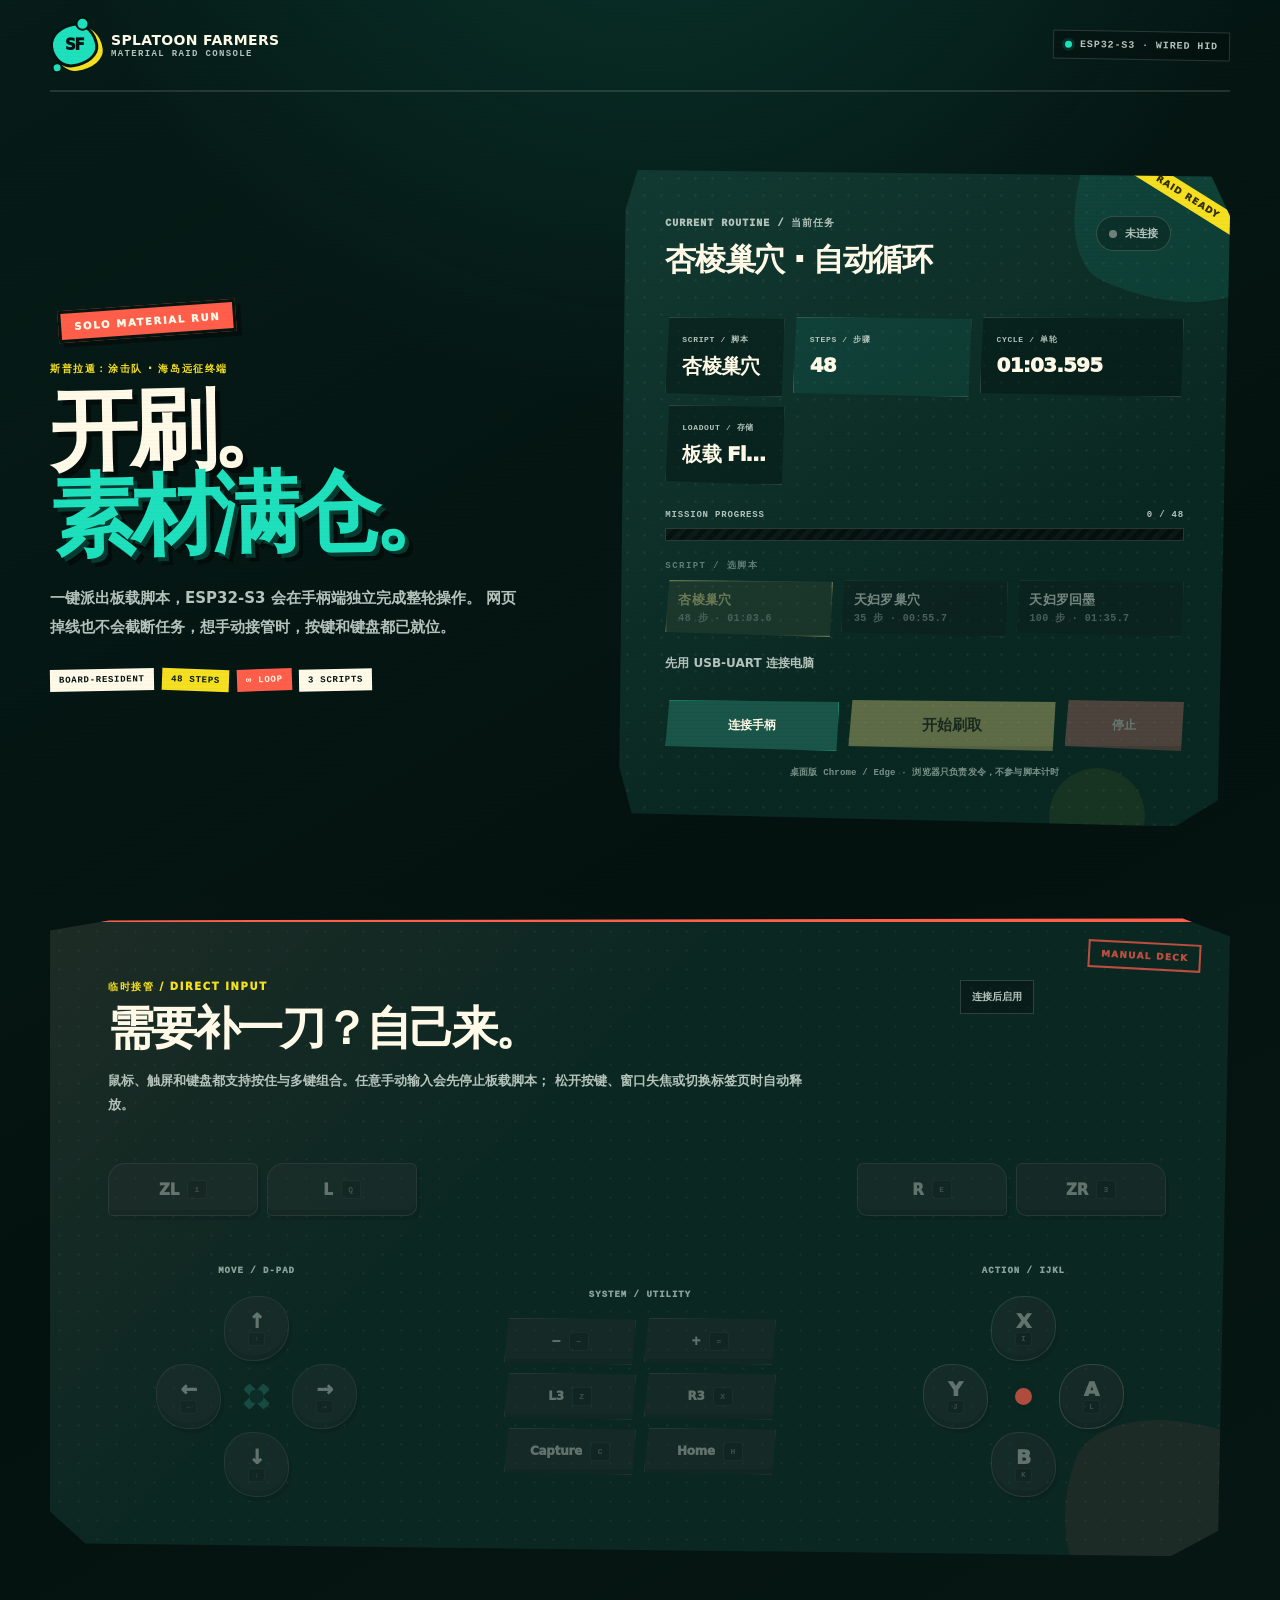
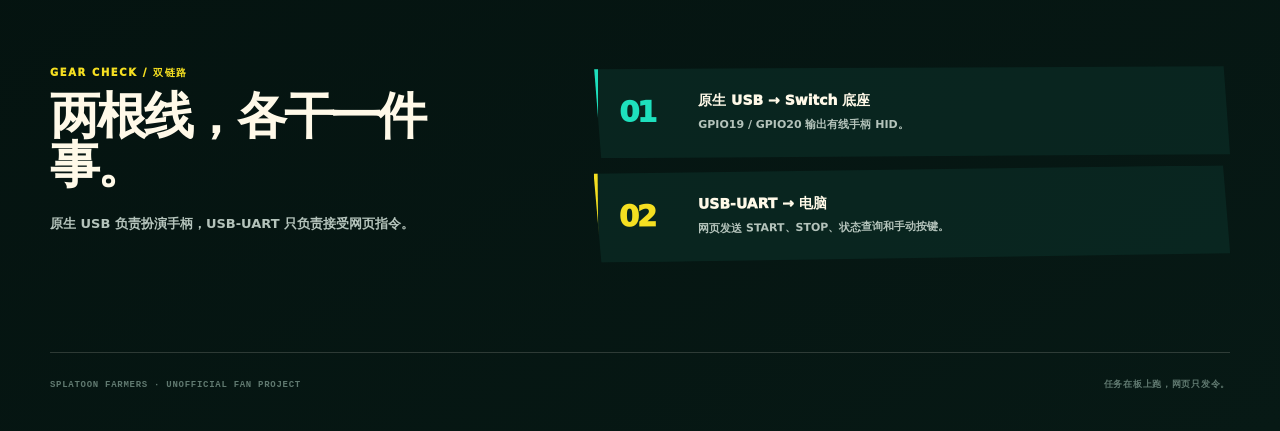
==== web/index.html @ 4248a208 "feat: support three embedded scripts and STREAM protocol - Firmware gains three macro engines (杏棱巢穴 " ====
<!doctype html>
<html lang="zh-CN">
  <head>
    <meta charset="UTF-8" />
    <meta name="viewport" content="width=device-width, initial-scale=1.0" />
    <meta name="theme-color" content="#071d19" />
    <meta
      name="description"
      content="Splatoon Raiders 单机素材刷取用 ESP32-S3 有线手柄控制台。"
    />
    <title>Splatoon Farmers · Material Raid Console</title>
    <link rel="stylesheet" href="./styles.css" />
  </head>
  <body>
    <div class="ambient-ink ambient-ink-teal" aria-hidden="true"></div>
    <div class="ambient-ink ambient-ink-yellow" aria-hidden="true"></div>

    <main class="page-shell">
      <header class="topbar">
        <a class="brand" href="./" aria-label="Splatoon Farmers 首页">
          <span class="brand-mark" aria-hidden="true">
            <span>SF</span>
          </span>
          <span class="brand-copy">
            <strong>Splatoon Farmers</strong>
            <small>Material Raid Console</small>
          </span>
        </a>
        <div class="hardware-label">
          <span class="live-pip" aria-hidden="true"></span>
          ESP32-S3 · WIRED HID
        </div>
      </header>

      <section class="hero" aria-labelledby="page-title">
        <div class="intro">
          <div class="hero-sticker">SOLO MATERIAL RUN</div>
          <p class="eyebrow">斯普拉遁：涂击队 · 海岛远征终端</p>
          <h1 id="page-title">
            开刷。
            <span>素材满仓。</span>
          </h1>
          <p class="lede">
            一键派出板载脚本，ESP32-S3 会在手柄端独立完成整轮操作。
            网页掉线也不会截断任务，想手动接管时，按键和键盘都已就位。
          </p>
          <div class="hero-tags" aria-label="功能摘要">
            <span>BOARD-RESIDENT</span>
            <span data-testid="hero-step-count">48 STEPS</span>
            <span>∞ LOOP</span>
            <span>3 SCRIPTS</span>
          </div>
        </div>

        <section class="control-card" aria-label="杏棱巢穴控制">
          <div class="card-tape" aria-hidden="true">RAID READY</div>
          <div class="card-head">
            <div>
              <p class="card-kicker">CURRENT ROUTINE / 当前任务</p>
              <h2>杏棱巢穴 · 自动循环</h2>
            </div>
            <div
              class="status-badge"
              data-testid="status-badge"
              data-state="disconnected"
            >
              <span class="status-dot" aria-hidden="true"></span>
              <span data-testid="status-text">未连接</span>
            </div>
          </div>

          <div class="macro-facts" aria-label="脚本信息">
            <div>
              <span>SCRIPT / 脚本</span>
              <strong data-testid="routine-text">杏棱巢穴</strong>
            </div>
            <div>
              <span>STEPS / 步骤</span>
              <strong data-testid="step-count-text">48</strong>
            </div>
            <div>
              <span>CYCLE / 单轮</span>
              <strong data-testid="duration-text">01:03.595</strong>
            </div>
            <div>
              <span>LOADOUT / 存储</span>
              <strong>板载 Flash</strong>
            </div>
          </div>

          <div class="progress-block">
            <div class="progress-label">
              <span>MISSION PROGRESS</span>
              <span data-testid="step-text">0 / 48</span>
            </div>
            <progress
              data-testid="macro-progress"
              max="48"
              value="0"
              aria-label="脚本执行进度"
            ></progress>
          </div>

          <div class="script-picker" role="group" aria-label="选择脚本">
            <p class="picker-label">SCRIPT / 选脚本</p>
            <div class="picker-row">
              <button
                class="picker-chip is-active"
                type="button"
                data-script="material-farm"
                data-testid="script-material"
                aria-pressed="true"
                disabled
              >
                <strong>杏棱巢穴</strong>
                <small>48 步 · 01:03.6</small>
              </button>
              <button
                class="picker-chip"
                type="button"
                data-script="apricot-den"
                data-testid="script-apricot"
                aria-pressed="false"
                disabled
              >
                <strong>天妇罗巢穴</strong>
                <small>35 步 · 00:55.7</small>
              </button>
              <button
                class="picker-chip"
                type="button"
                data-script="apricot-den-inkback"
                data-testid="script-inkback"
                aria-pressed="false"
                disabled
              >
                <strong>天妇罗回墨</strong>
                <small>100 步 · 01:35.7</small>
              </button>
            </div>
          </div>

          <p class="device-detail" data-testid="detail-text">
            先用 USB-UART 连接电脑
          </p>
          <p class="error-message" data-testid="error-text" hidden></p>

          <div class="controls">
            <button
              class="button button-secondary"
              type="button"
              data-testid="connect-button"
            >
              连接手柄
            </button>
            <button
              class="button button-primary"
              type="button"
              data-testid="start-button"
              disabled
            >
              开始刷取
            </button>
            <button
              class="button button-stop"
              type="button"
              data-testid="stop-button"
              disabled
            >
              停止
            </button>
          </div>

          <p class="browser-note" data-testid="browser-note">
            桌面版 Chrome / Edge · 浏览器只负责发令，不参与脚本计时
          </p>
        </section>
      </section>

      <section
        class="manual-panel"
        aria-labelledby="manual-title"
        data-testid="manual-panel"
      >
        <div class="panel-stamp" aria-hidden="true">MANUAL DECK</div>
        <div class="manual-head">
          <div>
            <p class="eyebrow">临时接管 / DIRECT INPUT</p>
            <h2 id="manual-title">需要补一刀？自己来。</h2>
            <p>
              鼠标、触屏和键盘都支持按住与多键组合。任意手动输入会先停止板载脚本；
              松开按键、窗口失焦或切换标签页时自动释放。
            </p>
          </div>
          <span
            class="manual-status"
            data-testid="manual-status"
            data-state="disconnected"
          >
            连接后启用
          </span>
        </div>

        <div class="shoulder-strip" role="group" aria-label="肩键">
          <div class="shoulder-pair">
            <button
              class="manual-button shoulder-button"
              type="button"
              data-control="ZL"
              data-testid="manual-zl"
              aria-label="ZL，键盘 1"
              aria-pressed="false"
              disabled
            >
              <span>ZL</span><kbd>1</kbd>
            </button>
            <button
              class="manual-button shoulder-button"
              type="button"
              data-control="L"
              data-testid="manual-l"
              aria-label="L，键盘 Q"
              aria-pressed="false"
              disabled
            >
              <span>L</span><kbd>Q</kbd>
            </button>
          </div>
          <div class="shoulder-pair">
            <button
              class="manual-button shoulder-button"
              type="button"
              data-control="R"
              data-testid="manual-r"
              aria-label="R，键盘 E"
              aria-pressed="false"
              disabled
            >
              <span>R</span><kbd>E</kbd>
            </button>
            <button
              class="manual-button shoulder-button"
              type="button"
              data-control="ZR"
              data-testid="manual-zr"
              aria-label="ZR，键盘 3"
              aria-pressed="false"
              disabled
            >
              <span>ZR</span><kbd>3</kbd>
            </button>
          </div>
        </div>

        <div class="manual-deck">
          <div class="input-cluster" role="group" aria-label="方向键">
            <p class="cluster-label">MOVE / D-PAD</p>
            <div class="control-diamond dpad-diamond">
              <button
                class="manual-button round-button position-up"
                type="button"
                data-control="DPAD_UP"
                data-testid="manual-dpad-up"
                aria-label="方向键上，键盘方向键上"
                aria-pressed="false"
                disabled
              >
                <span>↑</span><kbd>↑</kbd>
              </button>
              <button
                class="manual-button round-button position-left"
                type="button"
                data-control="DPAD_LEFT"
                data-testid="manual-dpad-left"
                aria-label="方向键左，键盘方向键左"
                aria-pressed="false"
                disabled
              >
                <span>←</span><kbd>←</kbd>
              </button>
              <span class="diamond-center" aria-hidden="true"></span>
              <button
                class="manual-button round-button position-right"
                type="button"
                data-control="DPAD_RIGHT"
                data-testid="manual-dpad-right"
                aria-label="方向键右，键盘方向键右"
                aria-pressed="false"
                disabled
              >
                <span>→</span><kbd>→</kbd>
              </button>
              <button
                class="manual-button round-button position-down"
                type="button"
                data-control="DPAD_DOWN"
                data-testid="manual-dpad-down"
                aria-label="方向键下，键盘方向键下"
                aria-pressed="false"
                disabled
              >
                <span>↓</span><kbd>↓</kbd>
              </button>
            </div>
          </div>

          <div
            class="input-cluster utility-cluster"
            role="group"
            aria-label="系统按键"
          >
            <p class="cluster-label">SYSTEM / UTILITY</p>
            <div class="utility-grid">
              <button
                class="manual-button utility-button"
                type="button"
                data-control="MINUS"
                data-testid="manual-minus"
                aria-label="减号，键盘减号"
                aria-pressed="false"
                disabled
              >
                <span>−</span><kbd>−</kbd>
              </button>
              <button
                class="manual-button utility-button"
                type="button"
                data-control="PLUS"
                data-testid="manual-plus"
                aria-label="加号，键盘等号"
                aria-pressed="false"
                disabled
              >
                <span>+</span><kbd>=</kbd>
              </button>
              <button
                class="manual-button utility-button"
                type="button"
                data-control="L_STICK_PRESS"
                data-testid="manual-l3"
                aria-label="左摇杆按下 L3，键盘 Z"
                aria-pressed="false"
                disabled
              >
                <span>L3</span><kbd>Z</kbd>
              </button>
              <button
                class="manual-button utility-button"
                type="button"
                data-control="R_STICK_PRESS"
                data-testid="manual-r3"
                aria-label="右摇杆按下 R3，键盘 X"
                aria-pressed="false"
                disabled
              >
                <span>R3</span><kbd>X</kbd>
              </button>
              <button
                class="manual-button utility-button"
                type="button"
                data-control="CAPTURE"
                data-testid="manual-capture"
                aria-label="截图，键盘 C"
                aria-pressed="false"
                disabled
              >
                <span>Capture</span><kbd>C</kbd>
              </button>
              <button
                class="manual-button utility-button"
                type="button"
                data-control="HOME"
                data-testid="manual-home"
                aria-label="Home，键盘 H"
                aria-pressed="false"
                disabled
              >
                <span>Home</span><kbd>H</kbd>
              </button>
            </div>
          </div>

          <div class="input-cluster" role="group" aria-label="ABXY 按键">
            <p class="cluster-label">ACTION / IJKL</p>
            <div class="control-diamond face-diamond">
              <button
                class="manual-button round-button face-button position-up"
                type="button"
                data-control="X"
                data-testid="manual-x"
                data-face="x"
                aria-label="X，键盘 I"
                aria-pressed="false"
                disabled
              >
                <span>X</span><kbd>I</kbd>
              </button>
              <button
                class="manual-button round-button face-button position-left"
                type="button"
                data-control="Y"
                data-testid="manual-y"
                data-face="y"
                aria-label="Y，键盘 J"
                aria-pressed="false"
                disabled
              >
                <span>Y</span><kbd>J</kbd>
              </button>
              <span
                class="diamond-center face-center"
                aria-hidden="true"
              ></span>
              <button
                class="manual-button round-button face-button position-right"
                type="button"
                data-control="A"
                data-testid="manual-a"
                data-face="a"
                aria-label="A，键盘 L"
                aria-pressed="false"
                disabled
              >
                <span>A</span><kbd>L</kbd>
              </button>
              <button
                class="manual-button round-button face-button position-down"
                type="button"
                data-control="B"
                data-testid="manual-b"
                data-face="b"
                aria-label="B，键盘 K"
                aria-pressed="false"
                disabled
              >
                <span>B</span><kbd>K</kbd>
              </button>
            </div>
          </div>
        </div>
      </section>

      <section class="wiring" aria-labelledby="wiring-title">
        <div class="wiring-copy">
          <p class="eyebrow">GEAR CHECK / 双链路</p>
          <h2 id="wiring-title">两根线，各干一件事。</h2>
          <p>原生 USB 负责扮演手柄，USB-UART 只负责接受网页指令。</p>
        </div>
        <ol class="wiring-list">
          <li>
            <span>01</span>
            <div>
              <strong>原生 USB → Switch 底座</strong>
              <p>GPIO19 / GPIO20 输出有线手柄 HID。</p>
            </div>
          </li>
          <li>
            <span>02</span>
            <div>
              <strong>USB-UART → 电脑</strong>
              <p>网页发送 START、STOP、状态查询和手动按键。</p>
            </div>
          </li>
        </ol>
      </section>

      <footer>
        <span>SPLATOON FARMERS · UNOFFICIAL FAN PROJECT</span>
        <span>任务在板上跑，网页只发令。</span>
      </footer>
    </main>

    <script type="module" src="./app.js"></script>
  </body>
</html>
---- web/styles.css ----
:root {
  color-scheme: dark;
  --paper: #fff9e8;
  --paper-muted: #b4c3bb;
  --night: #041512;
  --deep: #071d19;
  --panel: #0c2c26;
  --panel-light: #123a32;
  --line: rgba(255, 249, 232, 0.16);
  --teal: #1ee0bd;
  --teal-dark: #063b32;
  --yellow: #f5df21;
  --yellow-dark: #342f00;
  --coral: #ff5f4a;
  --coral-dark: #3a110b;
  --shadow: #020a08;
  font-family:
    "Arial Black", "Avenir Next", Avenir, Inter, ui-sans-serif, system-ui,
    -apple-system, BlinkMacSystemFont, "Segoe UI", "PingFang SC",
    "Microsoft YaHei", sans-serif;
}

* {
  box-sizing: border-box;
}

html {
  min-width: 320px;
  background: var(--night);
}

body {
  min-width: 320px;
  min-height: 100vh;
  margin: 0;
  overflow-x: hidden;
  color: var(--paper);
  background:
    radial-gradient(circle at 52% -10%, rgba(30, 224, 189, 0.14), transparent 38rem),
    linear-gradient(150deg, #061c18 0%, #04120f 48%, #071915 100%);
}

body::before {
  position: fixed;
  inset: 0;
  z-index: -3;
  pointer-events: none;
  content: "";
  background-image:
    radial-gradient(circle, rgba(255, 249, 232, 0.075) 1.2px, transparent 1.4px),
    linear-gradient(115deg, transparent 0 47%, rgba(30, 224, 189, 0.035) 48% 50%, transparent 51%);
  background-position: 0 0, 0 0;
  background-size: 15px 15px, 110px 110px;
  mask-image: linear-gradient(to bottom, black, transparent 82%);
}

body::after {
  position: fixed;
  inset: 0;
  z-index: 10;
  pointer-events: none;
  content: "";
  opacity: 0.12;
  background: repeating-linear-gradient(
    0deg,
    transparent 0 3px,
    rgba(0, 0, 0, 0.28) 4px
  );
}

button,
a {
  -webkit-tap-highlight-color: transparent;
}

button {
  font: inherit;
}

.ambient-ink {
  position: fixed;
  z-index: -2;
  width: 25rem;
  height: 25rem;
  pointer-events: none;
  filter: blur(1px);
  opacity: 0.16;
}

.ambient-ink::before,
.ambient-ink::after {
  position: absolute;
  content: "";
  background: inherit;
  border-radius: 50%;
}

.ambient-ink::before {
  width: 4.5rem;
  height: 4.5rem;
  top: 1rem;
  left: -3rem;
}

.ambient-ink::after {
  width: 2rem;
  height: 2rem;
  right: -2rem;
  bottom: 4rem;
}

.ambient-ink-teal {
  top: 8rem;
  right: -10rem;
  background: var(--teal);
  border-radius: 67% 33% 46% 54% / 36% 48% 52% 64%;
  transform: rotate(22deg);
}

.ambient-ink-yellow {
  bottom: 4rem;
  left: -13rem;
  width: 29rem;
  height: 29rem;
  background: var(--yellow);
  border-radius: 38% 62% 65% 35% / 52% 31% 69% 48%;
  transform: rotate(-18deg);
}

.page-shell {
  width: min(1180px, calc(100% - 40px));
  margin: 0 auto;
  padding-bottom: 36px;
}

.topbar {
  display: flex;
  align-items: center;
  justify-content: space-between;
  min-height: 92px;
  border-bottom: 2px solid rgba(255, 249, 232, 0.12);
}

.brand {
  display: inline-flex;
  gap: 13px;
  align-items: center;
  color: var(--paper);
  text-decoration: none;
}

.brand-mark {
  position: relative;
  display: grid;
  width: 48px;
  height: 44px;
  place-items: center;
  color: var(--night);
  background: var(--teal);
  border: 3px solid var(--night);
  border-radius: 56% 44% 58% 42% / 48% 58% 42% 52%;
  box-shadow: 4px 4px 0 var(--yellow);
  transform: rotate(-7deg);
}

.brand-mark::before,
.brand-mark::after {
  position: absolute;
  z-index: -1;
  width: 10px;
  height: 10px;
  content: "";
  background: var(--teal);
  border: 2px solid var(--night);
  border-radius: 50%;
}

.brand-mark::before {
  top: -8px;
  right: 3px;
}

.brand-mark::after {
  bottom: -7px;
  left: -4px;
  width: 7px;
  height: 7px;
}

.brand-mark span {
  font-size: 15px;
  font-weight: 1000;
  letter-spacing: -0.08em;
  transform: rotate(7deg);
}

.brand-copy {
  display: grid;
  gap: 1px;
}

.brand-copy strong {
  font-size: 14px;
  font-weight: 900;
  letter-spacing: 0.025em;
  text-transform: uppercase;
}

.brand-copy small {
  color: var(--paper-muted);
  font-family: ui-monospace, SFMono-Regular, Menlo, monospace;
  font-size: 9px;
  font-weight: 700;
  letter-spacing: 0.15em;
  text-transform: uppercase;
}

.hardware-label {
  display: inline-flex;
  gap: 8px;
  align-items: center;
  padding: 8px 11px;
  color: var(--paper-muted);
  font-family: ui-monospace, SFMono-Regular, Menlo, monospace;
  font-size: 10px;
  font-weight: 800;
  letter-spacing: 0.09em;
  background: rgba(0, 0, 0, 0.24);
  border: 1px solid var(--line);
  transform: rotate(1deg);
}

.live-pip {
  width: 7px;
  height: 7px;
  background: var(--teal);
  border-radius: 50%;
  box-shadow: 0 0 0 3px rgba(30, 224, 189, 0.12);
}

.hero {
  position: relative;
  display: grid;
  grid-template-columns: minmax(0, 0.88fr) minmax(460px, 1.12fr);
  gap: clamp(48px, 7vw, 98px);
  align-items: center;
  min-height: 690px;
  padding: 78px 0 92px;
}

.hero::before {
  position: absolute;
  top: 21%;
  left: -6%;
  z-index: -1;
  width: 22rem;
  height: 22rem;
  content: "";
  opacity: 0.045;
  background: var(--paper);
  border-radius: 43% 57% 35% 65% / 58% 34% 66% 42%;
  transform: rotate(-21deg);
}

.intro {
  position: relative;
  z-index: 1;
}

.hero-sticker {
  display: inline-block;
  margin: 0 0 25px 8px;
  padding: 8px 13px 7px;
  color: var(--paper);
  font-size: 10px;
  font-weight: 950;
  letter-spacing: 0.17em;
  background: var(--coral);
  border: 3px solid var(--night);
  box-shadow: 5px 5px 0 rgba(0, 0, 0, 0.38);
  transform: rotate(-4deg);
}

.eyebrow,
.card-kicker,
.cluster-label {
  margin: 0;
  color: var(--yellow);
  font-size: 10px;
  font-weight: 950;
  letter-spacing: 0.16em;
  text-transform: uppercase;
}

.intro h1 {
  max-width: 590px;
  margin: 13px 0 0;
  font-size: clamp(54px, 7vw, 88px);
  font-weight: 1000;
  letter-spacing: -0.085em;
  line-height: 0.88;
  text-shadow: 5px 5px 0 rgba(0, 0, 0, 0.46);
  transform: rotate(-1deg);
}

.intro h1 span {
  display: block;
  margin-top: 8px;
  color: var(--teal);
  text-shadow:
    4px 4px 0 var(--teal-dark),
    8px 8px 0 rgba(0, 0, 0, 0.4);
}

.lede {
  max-width: 530px;
  margin: 32px 0 0;
  color: var(--paper-muted);
  font-family:
    "Avenir Next", Avenir, Inter, ui-sans-serif, system-ui, "PingFang SC",
    "Microsoft YaHei", sans-serif;
  font-size: 15px;
  font-weight: 650;
  line-height: 1.9;
}

.hero-tags {
  display: flex;
  flex-wrap: wrap;
  gap: 8px;
  margin-top: 28px;
}

.hero-tags span {
  padding: 6px 9px;
  color: var(--night);
  font-family: ui-monospace, SFMono-Regular, Menlo, monospace;
  font-size: 9px;
  font-weight: 900;
  letter-spacing: 0.08em;
  background: var(--paper);
  transform: rotate(-1deg);
}

.hero-tags span:nth-child(2) {
  background: var(--yellow);
  transform: rotate(2deg);
}

.hero-tags span:nth-child(3) {
  color: var(--paper);
  background: var(--coral);
  transform: rotate(-2deg);
}

.control-card {
  position: relative;
  padding: clamp(30px, 4.5vw, 46px);
  overflow: hidden;
  background:
    radial-gradient(circle, rgba(255, 249, 232, 0.05) 1px, transparent 1.5px)
      0 0 / 17px 17px,
    linear-gradient(145deg, #123a32, #0a2822 64%);
  clip-path: polygon(3% 0, 97% 1%, 100% 7%, 98% 96%, 91% 100%, 2% 98%, 0 91%, 1% 6%);
  filter: drop-shadow(0 30px 45px rgba(0, 0, 0, 0.38));
}

.control-card::before {
  position: absolute;
  top: -74px;
  right: -55px;
  width: 210px;
  height: 210px;
  pointer-events: none;
  content: "";
  background: var(--teal);
  border-radius: 57% 43% 68% 32% / 38% 62% 38% 62%;
  opacity: 0.1;
  transform: rotate(25deg);
}

.control-card::after {
  position: absolute;
  right: 14%;
  bottom: -38px;
  width: 96px;
  height: 96px;
  pointer-events: none;
  content: "";
  background: var(--yellow);
  border-radius: 50%;
  opacity: 0.055;
}

.card-tape {
  position: absolute;
  top: 17px;
  right: -29px;
  z-index: 2;
  width: 142px;
  padding: 5px 0;
  color: var(--yellow-dark);
  font-size: 9px;
  font-weight: 1000;
  letter-spacing: 0.13em;
  text-align: center;
  background: var(--yellow);
  transform: rotate(32deg);
}

.card-head {
  position: relative;
  z-index: 1;
  display: flex;
  gap: 20px;
  align-items: flex-start;
  justify-content: space-between;
}

.card-kicker {
  margin-bottom: 9px;
  color: var(--paper-muted);
  font-family: ui-monospace, SFMono-Regular, Menlo, monospace;
  letter-spacing: 0.1em;
}

.card-head h2 {
  margin: 0;
  font-size: clamp(23px, 2.7vw, 31px);
  font-weight: 950;
  letter-spacing: -0.045em;
}

.status-badge {
  display: inline-flex;
  flex: 0 0 auto;
  gap: 8px;
  align-items: center;
  margin-right: 13px;
  padding: 9px 12px;
  color: var(--paper-muted);
  font-family:
    "Avenir Next", Avenir, Inter, ui-sans-serif, system-ui, "PingFang SC",
    sans-serif;
  font-size: 11px;
  font-weight: 800;
  background: rgba(0, 0, 0, 0.25);
  border: 1px solid var(--line);
  border-radius: 999px;
}

.status-dot {
  width: 8px;
  height: 8px;
  background: #718078;
  border-radius: 50%;
}

.status-badge[data-state="connected"] {
  color: var(--paper);
}

.status-badge[data-state="connected"] .status-dot {
  background: var(--teal);
  box-shadow: 0 0 0 4px rgba(30, 224, 189, 0.13);
}

.status-badge[data-state="running"] {
  color: var(--yellow);
  border-color: rgba(245, 223, 33, 0.32);
}

.status-badge[data-state="running"] .status-dot {
  background: var(--yellow);
  box-shadow: 0 0 0 4px rgba(245, 223, 33, 0.13);
  animation: pulse 1.25s ease-out infinite;
}

.status-badge[data-state="manual"] {
  color: var(--coral);
  border-color: rgba(255, 95, 74, 0.32);
}

.status-badge[data-state="manual"] .status-dot {
  background: var(--coral);
  box-shadow: 0 0 0 4px rgba(255, 95, 74, 0.13);
}

.macro-facts {
  position: relative;
  z-index: 1;
  display: grid;
  grid-template-columns: 0.7fr 1.05fr 1.2fr;
  gap: 8px;
  margin-top: 36px;
}

.macro-facts div {
  min-width: 0;
  padding: 16px;
  background: rgba(1, 13, 10, 0.36);
  border: 1px solid var(--line);
  clip-path: polygon(4px 0, 100% 2px, calc(100% - 3px) 100%, 0 calc(100% - 4px));
}

.macro-facts div:nth-child(2) {
  background: rgba(30, 224, 189, 0.08);
}

.macro-facts span,
.macro-facts strong {
  display: block;
}

.macro-facts span {
  margin-bottom: 8px;
  overflow: hidden;
  color: var(--paper-muted);
  font-family: ui-monospace, SFMono-Regular, Menlo, monospace;
  font-size: 8px;
  font-weight: 800;
  letter-spacing: 0.08em;
  text-overflow: ellipsis;
  white-space: nowrap;
}

.macro-facts strong {
  overflow: hidden;
  color: var(--paper);
  font-size: clamp(15px, 2vw, 20px);
  font-weight: 950;
  letter-spacing: -0.04em;
  text-overflow: ellipsis;
  white-space: nowrap;
}

.progress-block {
  position: relative;
  z-index: 1;
  margin-top: 25px;
}

.progress-label {
  display: flex;
  align-items: center;
  justify-content: space-between;
  margin-bottom: 8px;
  color: var(--paper-muted);
  font-family: ui-monospace, SFMono-Regular, Menlo, monospace;
  font-size: 9px;
  font-weight: 850;
  letter-spacing: 0.09em;
}

progress {
  display: block;
  width: 100%;
  height: 13px;
  overflow: hidden;
  appearance: none;
  background: rgba(0, 0, 0, 0.38);
  border: 1px solid rgba(255, 249, 232, 0.14);
  border-radius: 0;
}

progress::-webkit-progress-bar {
  background:
    repeating-linear-gradient(
      135deg,
      rgba(255, 255, 255, 0.03) 0 5px,
      transparent 5px 10px
    ),
    rgba(0, 0, 0, 0.36);
}

progress::-webkit-progress-value {
  background:
    repeating-linear-gradient(
      135deg,
      rgba(255, 255, 255, 0.22) 0 5px,
      transparent 5px 10px
    ),
    var(--teal);
}

progress::-moz-progress-bar {
  background: var(--teal);
}

.device-detail {
  position: relative;
  z-index: 1;
  min-height: 22px;
  margin: 16px 0 0;
  color: var(--paper-muted);
  font-family:
    "Avenir Next", Avenir, Inter, ui-sans-serif, system-ui, "PingFang SC",
    "Microsoft YaHei", sans-serif;
  font-size: 12px;
  font-weight: 650;
  line-height: 1.7;
}

.error-message {
  position: relative;
  z-index: 1;
  margin: 10px 0 0;
  padding: 10px 12px;
  color: #ffb0a5;
  font-family:
    "Avenir Next", Avenir, Inter, ui-sans-serif, system-ui, "PingFang SC",
    sans-serif;
  font-size: 12px;
  background: rgba(111, 14, 5, 0.3);
  border-left: 3px solid var(--coral);
}

.script-picker {
  position: relative;
  z-index: 1;
  margin-top: 18px;
}

.picker-label {
  margin: 0 0 8px;
  font-family: ui-monospace, SFMono-Regular, Menlo, monospace;
  font-size: 9px;
  font-weight: 800;
  letter-spacing: 0.16em;
  color: #5f7d76;
  text-transform: uppercase;
}

.picker-row {
  display: grid;
  grid-template-columns: 1fr 1fr 1fr;
  gap: 8px;
}

.picker-chip {
  position: relative;
  cursor: pointer;
  padding: 10px 12px 11px;
  background: rgba(7, 29, 25, 0.55);
  border: 1px solid rgba(30, 224, 189, 0.22);
  color: var(--paper);
  font-family: inherit;
  text-align: left;
  clip-path: polygon(4px 0, 100% 2px, calc(100% - 3px) 100%, 0 calc(100% - 5px));
  transition:
    transform 130ms ease,
    filter 130ms ease,
    background 130ms ease,
    border-color 130ms ease;
}

.picker-chip:not(:disabled):hover {
  background: rgba(30, 224, 189, 0.12);
  border-color: rgba(30, 224, 189, 0.45);
  transform: translateY(-1px);
}

.picker-chip.is-active {
  background: rgba(255, 213, 5, 0.16);
  border-color: var(--yellow);
  box-shadow: inset 0 0 0 1px rgba(255, 213, 5, 0.25);
}

.picker-chip.is-active strong {
  color: var(--yellow);
}

.picker-chip strong {
  display: block;
  font-size: 13px;
  font-weight: 900;
  letter-spacing: 0.02em;
}

.picker-chip small {
  display: block;
  margin-top: 2px;
  font-family: ui-monospace, SFMono-Regular, Menlo, monospace;
  font-size: 10px;
  font-weight: 700;
  color: #8aa49d;
  letter-spacing: 0.04em;
}

.picker-chip:disabled {
  cursor: not-allowed;
  filter: saturate(0.4);
  opacity: 0.45;
}

.controls {
  position: relative;
  z-index: 1;
  display: grid;
  grid-template-columns: 1.05fr 1.25fr 0.72fr;
  gap: 9px;
  margin-top: 25px;
}

.button {
  min-height: 51px;
  padding: 0 16px;
  cursor: pointer;
  border: 0;
  clip-path: polygon(4px 0, 100% 2px, calc(100% - 3px) 100%, 0 calc(100% - 5px));
  transition:
    transform 130ms ease,
    filter 130ms ease,
    opacity 130ms ease;
}

.button:not(:disabled):hover {
  filter: brightness(1.08);
  transform: translateY(-2px) rotate(-0.6deg);
}

.button:not(:disabled):active {
  transform: translateY(2px);
}

.button:focus-visible,
.manual-button:focus-visible {
  outline: 3px solid var(--paper);
  outline-offset: 3px;
}

.button:disabled {
  cursor: not-allowed;
  filter: saturate(0.45);
  opacity: 0.38;
}

.button-primary {
  color: var(--yellow-dark);
  font-size: 15px;
  font-weight: 1000;
  background: var(--yellow);
  box-shadow: inset 0 -5px rgba(133, 116, 0, 0.23);
}

.button-secondary {
  color: var(--paper);
  font-size: 12px;
  font-weight: 900;
  background: #195548;
  border: 1px solid rgba(30, 224, 189, 0.3);
}

.button-stop {
  color: var(--paper);
  font-size: 12px;
  font-weight: 900;
  background: var(--coral);
  box-shadow: inset 0 -5px rgba(107, 20, 10, 0.25);
}

.browser-note {
  position: relative;
  z-index: 1;
  margin: 15px 0 0;
  color: #779087;
  font-family: ui-monospace, SFMono-Regular, Menlo, monospace;
  font-size: 9px;
  font-weight: 700;
  line-height: 1.6;
  text-align: center;
  letter-spacing: 0.02em;
}

.browser-note[data-warning="true"] {
  color: #ffb0a5;
}

.manual-panel {
  position: relative;
  padding: clamp(34px, 5vw, 58px);
  background:
    linear-gradient(135deg, rgba(255, 95, 74, 0.08), transparent 38%),
    radial-gradient(circle, rgba(255, 249, 232, 0.045) 1px, transparent 1.4px)
      0 0 / 19px 19px,
    #0b2722;
  border-top: 4px solid var(--coral);
  box-shadow: 0 32px 70px rgba(0, 0, 0, 0.28);
  clip-path: polygon(0 12px, 5% 2px, 96% 0, 100% 18px, 99% 96%, 95% 100%, 3% 98%, 0 93%);
}

.manual-panel::before {
  position: absolute;
  right: -48px;
  bottom: -82px;
  width: 220px;
  height: 220px;
  pointer-events: none;
  content: "";
  background: var(--coral);
  border-radius: 62% 38% 48% 52% / 35% 61% 39% 65%;
  opacity: 0.07;
  transform: rotate(19deg);
}

.panel-stamp {
  position: absolute;
  top: 20px;
  right: 29px;
  padding: 7px 11px;
  color: var(--coral);
  font-size: 9px;
  font-weight: 1000;
  letter-spacing: 0.14em;
  border: 2px solid var(--coral);
  opacity: 0.72;
  transform: rotate(3deg);
}

.manual-head {
  display: flex;
  gap: 36px;
  align-items: flex-start;
  justify-content: space-between;
  padding-right: 138px;
}

.manual-head h2 {
  margin: 11px 0 0;
  font-size: clamp(30px, 4vw, 46px);
  font-weight: 1000;
  letter-spacing: -0.065em;
  line-height: 1;
}

.manual-head p:last-child {
  max-width: 710px;
  margin: 18px 0 0;
  color: var(--paper-muted);
  font-family:
    "Avenir Next", Avenir, Inter, ui-sans-serif, system-ui, "PingFang SC",
    "Microsoft YaHei", sans-serif;
  font-size: 13px;
  font-weight: 650;
  line-height: 1.8;
}

.manual-status {
  display: inline-flex;
  flex: 0 0 auto;
  align-items: center;
  min-height: 34px;
  padding: 0 11px;
  color: var(--paper-muted);
  font-family:
    "Avenir Next", Avenir, Inter, ui-sans-serif, system-ui, "PingFang SC",
    sans-serif;
  font-size: 10px;
  font-weight: 850;
  background: rgba(0, 0, 0, 0.25);
  border: 1px solid var(--line);
}

.manual-status[data-state="ready"] {
  color: var(--teal);
  border-color: rgba(30, 224, 189, 0.34);
}

.manual-status[data-state="active"] {
  color: var(--coral);
  border-color: rgba(255, 95, 74, 0.38);
}

.shoulder-strip {
  display: flex;
  gap: clamp(30px, 8vw, 130px);
  justify-content: space-between;
  margin-top: 47px;
}

.shoulder-pair {
  display: grid;
  grid-template-columns: repeat(2, minmax(104px, 150px));
  gap: 9px;
  width: min(100%, 315px);
}

.manual-button {
  position: relative;
  display: inline-flex;
  gap: 8px;
  align-items: center;
  justify-content: center;
  min-height: 53px;
  color: var(--paper);
  touch-action: none;
  user-select: none;
  cursor: pointer;
  background: #123a32;
  border: 1px solid rgba(255, 249, 232, 0.19);
  box-shadow:
    inset 0 -5px rgba(0, 0, 0, 0.19),
    3px 4px 0 rgba(0, 0, 0, 0.22);
  transition:
    color 110ms ease,
    background 110ms ease,
    border-color 110ms ease,
    box-shadow 110ms ease,
    transform 110ms ease;
}

.manual-button span {
  font-size: 15px;
  font-weight: 1000;
  letter-spacing: -0.02em;
}

.manual-button kbd {
  display: inline-grid;
  min-width: 20px;
  min-height: 19px;
  padding: 2px 4px;
  place-items: center;
  color: #819c91;
  font-family: ui-monospace, SFMono-Regular, Menlo, monospace;
  font-size: 8px;
  font-weight: 900;
  background: rgba(0, 0, 0, 0.24);
  border: 1px solid rgba(255, 255, 255, 0.11);
  border-radius: 3px;
}

.manual-button:disabled {
  cursor: not-allowed;
  filter: saturate(0.3);
  opacity: 0.36;
}

.manual-button:not(:disabled):hover {
  border-color: rgba(30, 224, 189, 0.56);
  transform: translateY(-2px);
}

.manual-button.is-pressed,
.manual-button[aria-pressed="true"] {
  color: var(--night);
  background: var(--yellow);
  border-color: var(--yellow);
  box-shadow:
    inset 0 4px rgba(65, 54, 0, 0.19),
    0 0 0 4px rgba(245, 223, 33, 0.1);
  transform: translateY(3px) scale(0.98);
}

.manual-button.is-pressed kbd,
.manual-button[aria-pressed="true"] kbd {
  color: var(--yellow-dark);
  background: rgba(255, 255, 255, 0.32);
  border-color: rgba(0, 0, 0, 0.13);
}

.shoulder-button {
  border-radius: 17px 6px 10px 5px;
}

.shoulder-pair:last-child .shoulder-button {
  border-radius: 6px 17px 5px 10px;
}

.manual-deck {
  display: grid;
  grid-template-columns: minmax(220px, 1fr) minmax(270px, 1.15fr) minmax(220px, 1fr);
  gap: clamp(24px, 5vw, 74px);
  align-items: start;
  margin-top: 50px;
}

.input-cluster {
  display: grid;
  justify-items: center;
}

.cluster-label {
  margin-bottom: 18px;
  color: #88a299;
  font-family: ui-monospace, SFMono-Regular, Menlo, monospace;
  font-size: 9px;
  letter-spacing: 0.11em;
}

.control-diamond {
  display: grid;
  grid-template: repeat(3, 68px) / repeat(3, 68px);
  place-items: center;
}

.position-up {
  grid-row: 1;
  grid-column: 2;
}

.position-left {
  grid-row: 2;
  grid-column: 1;
}

.position-right {
  grid-row: 2;
  grid-column: 3;
}

.position-down {
  grid-row: 3;
  grid-column: 2;
}

.diamond-center {
  grid-row: 2;
  grid-column: 2;
  width: 29px;
  height: 29px;
  background:
    radial-gradient(circle, #0d2e28 0 34%, transparent 36%),
    linear-gradient(45deg, transparent 39%, #174a40 40% 60%, transparent 61%),
    linear-gradient(-45deg, transparent 39%, #174a40 40% 60%, transparent 61%);
  border-radius: 50%;
}

.round-button {
  flex-direction: column;
  gap: 1px;
  width: 65px;
  height: 65px;
  min-height: 65px;
  padding: 0;
  border-radius: 49% 44% 52% 42%;
}

.position-left.round-button,
.position-down.round-button {
  border-radius: 42% 52% 44% 49%;
}

.round-button span {
  font-size: 20px;
  line-height: 1;
}

.round-button kbd {
  min-width: 17px;
  min-height: 14px;
  padding: 0 3px;
  font-size: 7px;
  line-height: 12px;
}

.face-button[data-face="x"] {
  border-color: rgba(30, 224, 189, 0.46);
}

.face-button[data-face="y"] {
  border-color: rgba(255, 249, 232, 0.32);
}

.face-button[data-face="a"] {
  border-color: rgba(245, 223, 33, 0.48);
}

.face-button[data-face="b"] {
  border-color: rgba(255, 95, 74, 0.55);
}

.face-center {
  background: var(--coral);
  border: 6px solid #0b2722;
  opacity: 0.68;
}

.utility-cluster {
  align-self: center;
}

.utility-grid {
  display: grid;
  grid-template-columns: repeat(2, minmax(104px, 132px));
  gap: 8px;
}

.utility-button {
  min-height: 47px;
  padding: 0 12px;
  clip-path: polygon(5px 0, 100% 2px, calc(100% - 4px) 100%, 0 calc(100% - 3px));
}

.utility-button span {
  overflow: hidden;
  font-size: 12px;
  text-overflow: ellipsis;
}

.wiring {
  display: grid;
  grid-template-columns: 0.82fr 1.18fr;
  gap: clamp(45px, 8vw, 110px);
  align-items: start;
  padding: 110px 0 92px;
}

.wiring-copy h2 {
  max-width: 390px;
  margin: 12px 0 0;
  font-size: clamp(34px, 4vw, 50px);
  font-weight: 1000;
  letter-spacing: -0.065em;
  line-height: 0.98;
}

.wiring-copy > p:last-child {
  max-width: 430px;
  margin: 22px 0 0;
  color: var(--paper-muted);
  font-family:
    "Avenir Next", Avenir, Inter, ui-sans-serif, system-ui, "PingFang SC",
    "Microsoft YaHei", sans-serif;
  font-size: 13px;
  font-weight: 650;
  line-height: 1.8;
}

.wiring-list {
  display: grid;
  gap: 10px;
  padding: 0;
  margin: 0;
  list-style: none;
}

.wiring-list li {
  display: grid;
  grid-template-columns: 62px 1fr;
  gap: 17px;
  align-items: center;
  min-height: 92px;
  padding: 17px 21px;
  background: rgba(10, 43, 36, 0.72);
  border-left: 4px solid var(--teal);
  clip-path: polygon(0 3px, 99% 0, 100% calc(100% - 4px), 7px 100%);
}

.wiring-list li:nth-child(2) {
  border-left-color: var(--yellow);
  transform: rotate(-0.5deg);
}

.wiring-list > li > span {
  color: var(--teal);
  font-size: 29px;
  font-weight: 1000;
  letter-spacing: -0.08em;
}

.wiring-list li:nth-child(2) > span {
  color: var(--yellow);
}

.wiring-list strong {
  font-size: 14px;
  font-weight: 950;
}

.wiring-list p {
  margin: 6px 0 0;
  color: var(--paper-muted);
  font-family:
    "Avenir Next", Avenir, Inter, ui-sans-serif, system-ui, "PingFang SC",
    sans-serif;
  font-size: 11px;
  font-weight: 600;
  line-height: 1.6;
}

footer {
  display: flex;
  gap: 24px;
  align-items: center;
  justify-content: space-between;
  padding: 25px 0 4px;
  color: #607970;
  font-family: ui-monospace, SFMono-Regular, Menlo, monospace;
  font-size: 9px;
  font-weight: 800;
  letter-spacing: 0.08em;
  border-top: 1px solid var(--line);
}

@keyframes pulse {
  0% {
    box-shadow: 0 0 0 0 rgba(245, 223, 33, 0.35);
  }
  75%,
  100% {
    box-shadow: 0 0 0 9px rgba(245, 223, 33, 0);
  }
}

@media (max-width: 980px) {
  .hero {
    grid-template-columns: 1fr;
    gap: 60px;
    min-height: 0;
    padding: 70px 0 88px;
  }

  .intro {
    max-width: 710px;
  }

  .control-card {
    width: min(100%, 690px);
    justify-self: center;
  }

  .manual-head {
    display: grid;
    padding-right: 0;
  }

  .panel-stamp {
    position: static;
    width: fit-content;
    margin: -6px 0 24px auto;
  }

  .manual-status {
    width: fit-content;
  }

  .manual-deck {
    grid-template-columns: repeat(2, 1fr);
  }

  .utility-cluster {
    grid-row: 2;
    grid-column: 1 / -1;
    margin-top: 10px;
  }

  .wiring {
    grid-template-columns: 1fr;
    gap: 40px;
  }
}

@media (max-width: 700px) {
  .page-shell {
    width: min(100% - 24px, 1180px);
  }

  .topbar {
    min-height: 78px;
  }

  .brand-copy small,
  .hardware-label {
    display: none;
  }

  .hero {
    padding-top: 55px;
  }

  .intro h1 {
    font-size: clamp(50px, 16vw, 76px);
  }

  .control-card {
    padding: 34px 25px 31px;
    clip-path: polygon(3% 0, 97% 1%, 100% 5%, 98% 97%, 91% 100%, 2% 98%, 0 92%, 1% 5%);
  }

  .card-head {
    display: grid;
  }

  .status-badge {
    width: fit-content;
    margin-right: 0;
  }

  .macro-facts {
    grid-template-columns: 1fr 1fr;
  }

  .macro-facts div:last-child {
    grid-column: 1 / -1;
  }

  .controls {
    grid-template-columns: 1fr 1fr;
  }

  .button-secondary {
    grid-column: 1 / -1;
  }

  .manual-panel {
    padding: 37px 24px 45px;
  }

  .shoulder-strip {
    gap: 10px;
  }

  .shoulder-pair {
    grid-template-columns: repeat(2, minmax(64px, 1fr));
  }

  .shoulder-button {
    min-width: 0;
  }

  .manual-deck {
    grid-template-columns: 1fr;
    gap: 42px;
  }

  .utility-cluster {
    grid-row: auto;
    grid-column: auto;
    margin-top: 0;
  }

  .wiring {
    padding: 84px 0 70px;
  }

  footer {
    display: grid;
    justify-content: start;
  }
}

@media (max-width: 420px) {
  .brand-mark {
    width: 42px;
    height: 39px;
  }

  .brand-copy strong {
    font-size: 12px;
  }

  .hero-sticker {
    margin-left: 2px;
  }

  .macro-facts {
    grid-template-columns: 1fr;
  }

  .macro-facts div:last-child {
    grid-column: auto;
  }

  .controls {
    grid-template-columns: 1fr;
  }

  .button-secondary {
    grid-column: auto;
  }

  .shoulder-button {
    flex-direction: column;
    gap: 2px;
  }

  .utility-grid {
    grid-template-columns: repeat(2, minmax(94px, 122px));
  }
}

@media (prefers-reduced-motion: reduce) {
  *,
  *::before,
  *::after {
    scroll-behavior: auto !important;
    animation-duration: 0.01ms !important;
    animation-iteration-count: 1 !important;
    transition-duration: 0.01ms !important;
  }
}
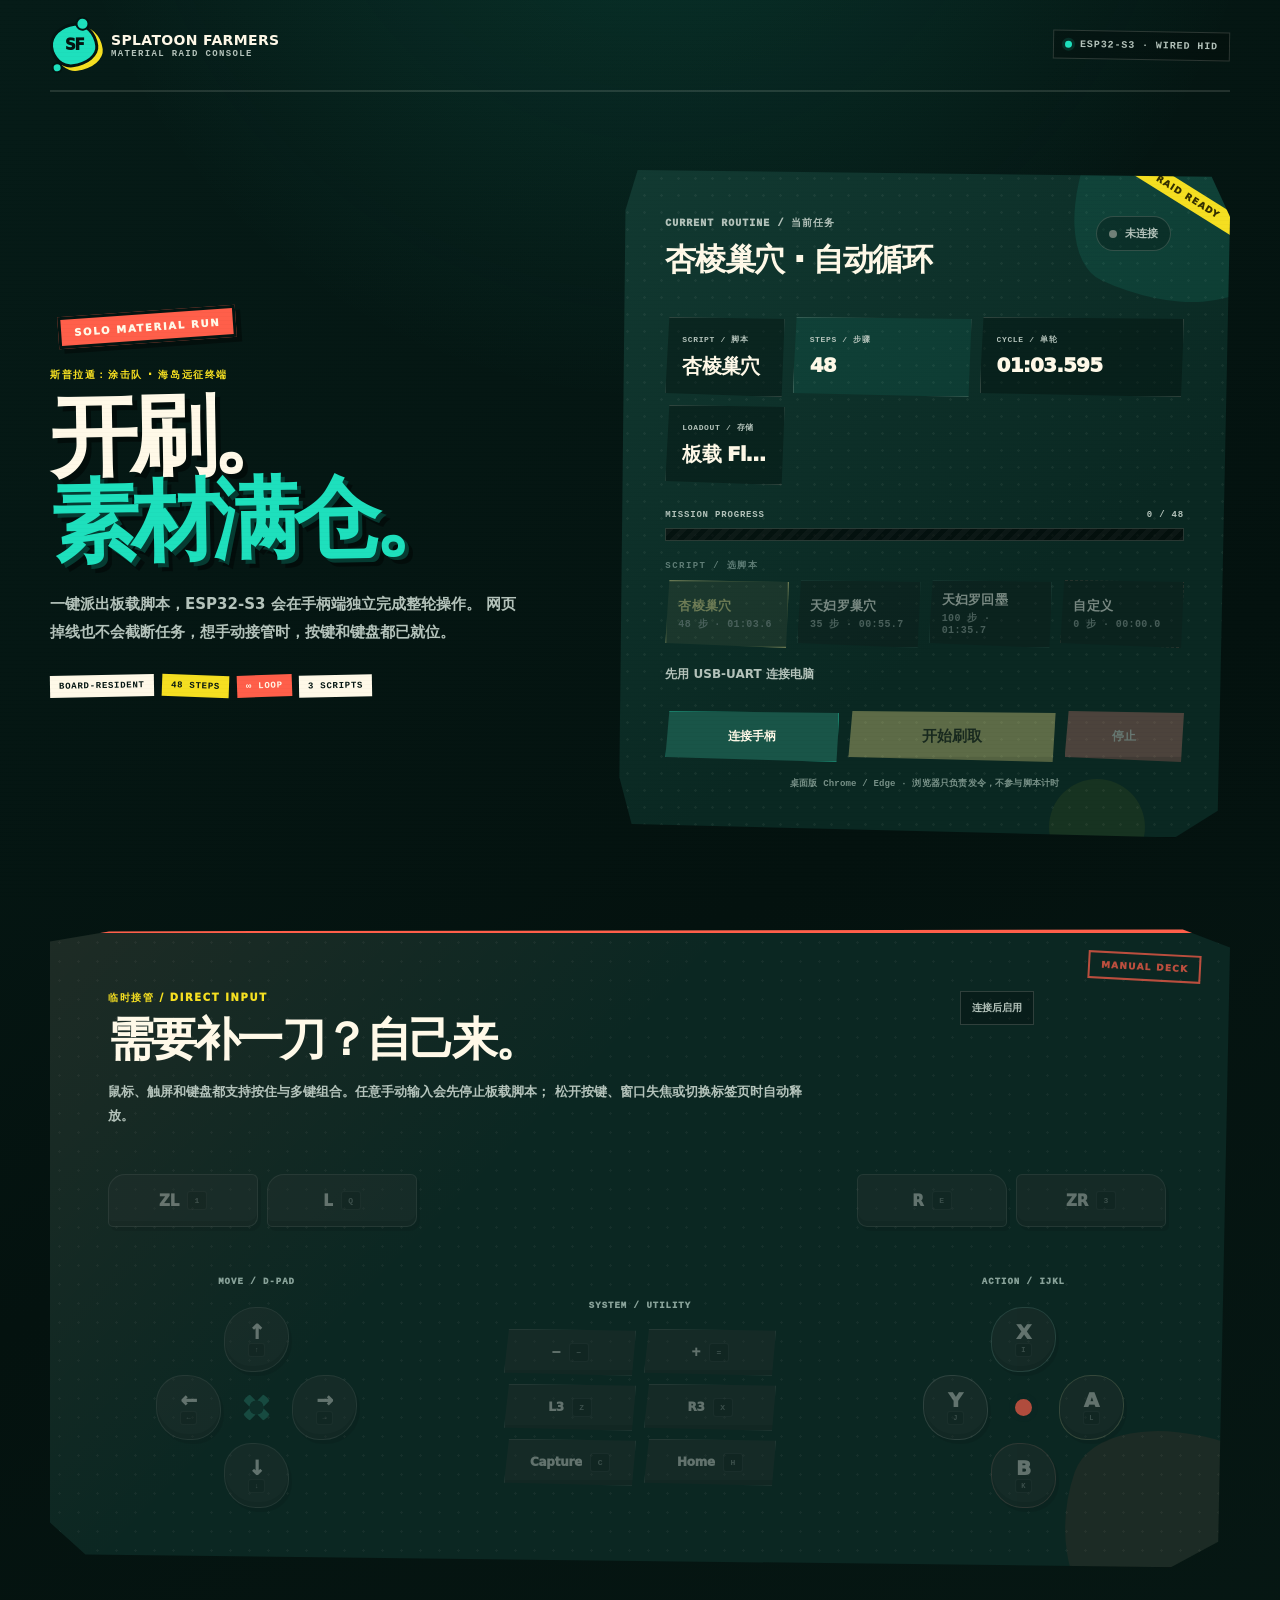
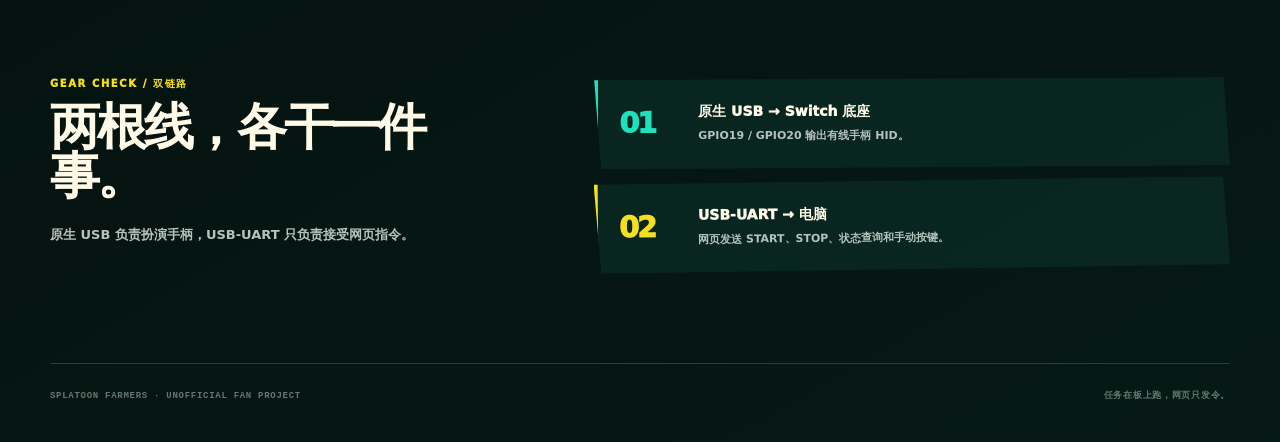
==== commit 30e53feb: "feat(web): add script editor card and 4th picker chip - New `web/editor.js` exposes the pure-JS `Scr" ====
--- a/web/index.html
+++ b/web/index.html
@@ -137,6 +137,17 @@
                 <strong>天妇罗回墨</strong>
                 <small>100 步 · 01:35.7</small>
               </button>
+              <button
+                class="picker-chip picker-chip--custom"
+                type="button"
+                data-script="custom"
+                data-testid="script-custom"
+                aria-pressed="false"
+                disabled
+              >
+                <strong>自定义</strong>
+                <small data-testid="custom-summary">0 步 · 00:00.0</small>
+              </button>
             </div>
           </div>
 
@@ -175,6 +186,81 @@
             桌面版 Chrome / Edge · 浏览器只负责发令，不参与脚本计时
           </p>
         </section>
+      </section>
+
+      <section
+        class="control-card editor-card"
+        aria-labelledby="editor-title"
+        data-testid="editor-card"
+        hidden
+      >
+        <div class="card-tape" aria-hidden="true">CUSTOM SCRIPT</div>
+        <div class="card-head">
+          <div>
+            <p class="card-kicker">EDITOR / 自定义脚本</p>
+            <h2 id="editor-title">录一段，改一下，跑起来</h2>
+          </div>
+          <div
+            class="status-badge"
+            data-testid="editor-status"
+            data-state="empty"
+          >
+            <span class="status-dot" aria-hidden="true"></span>
+            <span data-testid="editor-status-text">空脚本</span>
+          </div>
+        </div>
+
+        <div class="macro-facts" aria-label="脚本统计">
+          <div>
+            <span>STEPS / 步骤</span>
+            <strong data-testid="editor-step-count">0</strong>
+          </div>
+          <div>
+            <span>TOTAL / 总时长</span>
+            <strong data-testid="editor-total-ms">00:00.000</strong>
+          </div>
+          <div>
+            <span>REPEAT / 循环</span>
+            <strong data-testid="editor-repeat-text">单次</strong>
+          </div>
+        </div>
+
+        <div class="editor-toolbar" role="group" aria-label="编辑器工具栏">
+          <button
+            class="button button-stop"
+            type="button"
+            data-testid="editor-clear"
+            disabled
+          >
+            清空
+          </button>
+          <label class="editor-repeat-toggle">
+            <input
+              type="checkbox"
+              data-testid="editor-repeat"
+              disabled
+            />
+            <span>∞ 循环</span>
+          </label>
+        </div>
+
+        <ol
+          class="editor-steps"
+          data-testid="editor-steps"
+          aria-label="脚本步骤"
+        ></ol>
+
+        <p class="editor-empty" data-testid="editor-empty">
+          切换到「自定义」chip 后，按下方 REC 开始录制，或点 + 添加步骤。
+        </p>
+
+        <p class="editor-recording-hint" data-testid="editor-recording-hint" hidden>
+          ● REC：按键盘 IJKL/方向键/QE/123 自动追加步骤。再次按 REC 停止。
+        </p>
+
+        <p class="browser-note" data-testid="editor-note">
+          录制与运行由浏览器驱动；切换其他 chip 时自定义脚本不会发送到板子。
+        </p>
       </section>
 
       <section
--- a/web/styles.css
+++ b/web/styles.css
@@ -633,7 +633,7 @@
 
 .picker-row {
   display: grid;
-  grid-template-columns: 1fr 1fr 1fr;
+  grid-template-columns: repeat(auto-fit, minmax(110px, 1fr));
   gap: 8px;
 }
 
@@ -691,6 +691,22 @@
   cursor: not-allowed;
   filter: saturate(0.4);
   opacity: 0.45;
+}
+
+/* Custom script chip uses the coral accent so it is visually distinct from
+ * the three firmware-resident routines. */
+.picker-chip--custom {
+  border-style: dashed;
+  border-color: rgba(255, 99, 71, 0.45);
+}
+.picker-chip--custom.is-active {
+  background: rgba(255, 99, 71, 0.18);
+  border-color: var(--coral);
+  border-style: solid;
+  box-shadow: inset 0 0 0 1px rgba(255, 99, 71, 0.3);
+}
+.picker-chip--custom.is-active strong {
+  color: var(--coral);
 }
 
 .controls {
@@ -1390,3 +1406,176 @@
     transition-duration: 0.01ms !important;
   }
 }
+
+/* --- Script editor card -------------------------------------------------- */
+
+.editor-card {
+  margin-top: 18px;
+}
+
+.editor-card[hidden] {
+  display: none !important;
+}
+
+.editor-toolbar {
+  position: relative;
+  z-index: 1;
+  display: flex;
+  align-items: center;
+  gap: 14px;
+  margin-top: 18px;
+  flex-wrap: wrap;
+}
+
+.editor-toolbar .button {
+  min-height: 40px;
+  padding: 0 14px;
+  font-size: 12px;
+}
+
+.editor-repeat-toggle {
+  display: inline-flex;
+  align-items: center;
+  gap: 8px;
+  font-family: ui-monospace, SFMono-Regular, Menlo, monospace;
+  font-size: 11px;
+  font-weight: 800;
+  letter-spacing: 0.14em;
+  color: var(--paper);
+  text-transform: uppercase;
+  cursor: pointer;
+  user-select: none;
+}
+
+.editor-repeat-toggle input[type="checkbox"] {
+  width: 18px;
+  height: 18px;
+  accent-color: var(--coral);
+  cursor: pointer;
+}
+
+.editor-repeat-toggle input[type="checkbox"]:disabled {
+  cursor: not-allowed;
+}
+
+.editor-steps {
+  position: relative;
+  z-index: 1;
+  list-style: none;
+  margin: 18px 0 8px;
+  padding: 0;
+  display: flex;
+  flex-direction: column;
+  gap: 6px;
+  max-height: 360px;
+  overflow-y: auto;
+}
+
+.editor-step {
+  display: grid;
+  grid-template-columns: auto 1fr auto auto;
+  align-items: center;
+  gap: 10px;
+  padding: 8px 12px;
+  background: rgba(7, 29, 25, 0.55);
+  border: 1px solid rgba(30, 224, 189, 0.18);
+  border-left: 3px solid var(--coral);
+  clip-path: polygon(4px 0, 100% 2px, calc(100% - 3px) 100%, 0 calc(100% - 5px));
+}
+
+.editor-step[data-type="delay"] {
+  border-left-color: var(--yellow);
+}
+
+.editor-step-num {
+  font-family: ui-monospace, SFMono-Regular, Menlo, monospace;
+  font-size: 11px;
+  font-weight: 800;
+  color: #8aa49d;
+  min-width: 32px;
+}
+
+.editor-step-icon {
+  font-size: 12px;
+  font-weight: 800;
+  color: var(--paper);
+  white-space: nowrap;
+  overflow: hidden;
+  text-overflow: ellipsis;
+}
+
+.editor-step-duration {
+  width: 70px;
+  padding: 4px 6px;
+  background: rgba(7, 29, 25, 0.7);
+  border: 1px solid rgba(30, 224, 189, 0.4);
+  color: var(--paper);
+  font-family: ui-monospace, SFMono-Regular, Menlo, monospace;
+  font-size: 11px;
+  font-weight: 700;
+  text-align: right;
+}
+
+.editor-step-duration:focus {
+  outline: 2px solid var(--yellow);
+  outline-offset: 1px;
+}
+
+.editor-step-actions {
+  display: inline-flex;
+  gap: 4px;
+}
+
+.editor-step-action {
+  width: 26px;
+  height: 26px;
+  padding: 0;
+  background: rgba(30, 224, 189, 0.12);
+  border: 1px solid rgba(30, 224, 189, 0.3);
+  color: var(--paper);
+  font-size: 12px;
+  font-weight: 700;
+  cursor: pointer;
+  clip-path: polygon(2px 0, 100% 1px, calc(100% - 2px) 100%, 0 calc(100% - 3px));
+}
+
+.editor-step-action:hover:not(:disabled) {
+  background: rgba(30, 224, 189, 0.25);
+}
+
+.editor-step-action--danger {
+  background: rgba(255, 99, 71, 0.18);
+  border-color: rgba(255, 99, 71, 0.45);
+}
+
+.editor-step-action--danger:hover:not(:disabled) {
+  background: rgba(255, 99, 71, 0.32);
+}
+
+.editor-step-action:disabled {
+  cursor: not-allowed;
+  filter: saturate(0.4);
+  opacity: 0.4;
+}
+
+.editor-empty,
+.editor-recording-hint {
+  position: relative;
+  z-index: 1;
+  margin: 12px 0 4px;
+  padding: 10px 12px;
+  background: rgba(7, 29, 25, 0.4);
+  border: 1px dashed rgba(30, 224, 189, 0.3);
+  color: #93aaa3;
+  font-family: ui-monospace, SFMono-Regular, Menlo, monospace;
+  font-size: 10px;
+  font-weight: 700;
+  letter-spacing: 0.04em;
+}
+
+.editor-recording-hint {
+  border-style: solid;
+  border-color: var(--coral);
+  background: rgba(255, 99, 71, 0.15);
+  color: var(--paper);
+}
